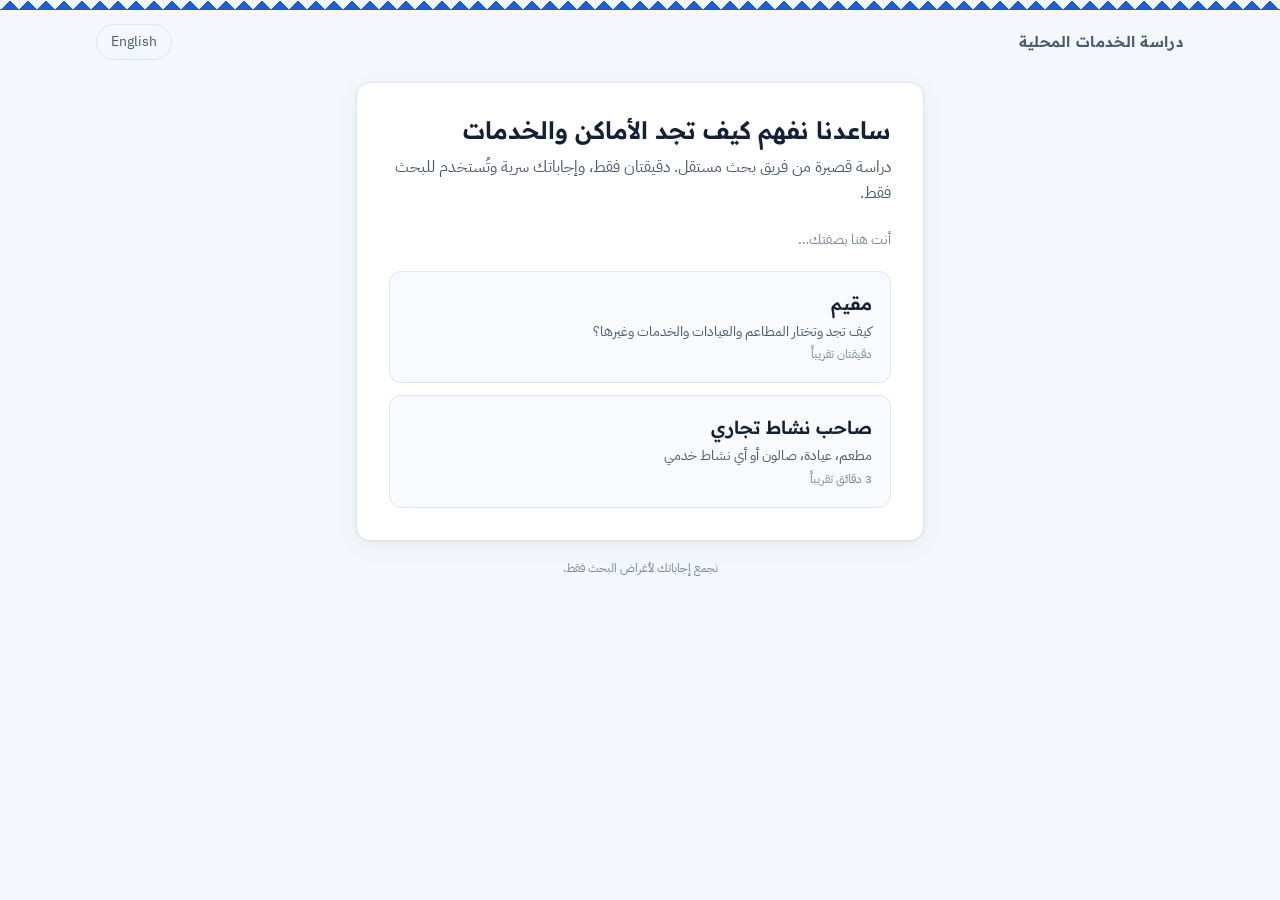
==== index.html @ e9ee1db5 "Add files via upload" ====
<!doctype html>
<html lang="ar" dir="rtl">
<head>
<meta charset="utf-8">
<meta name="viewport" content="width=device-width, initial-scale=1, viewport-fit=cover">
<title>Qatar Local Services Study</title>
<meta name="description" content="A two-minute study on how people in Qatar find local places and services.">
<meta name="robots" content="noindex">
<link rel="preconnect" href="https://fonts.googleapis.com">
<link rel="preconnect" href="https://fonts.gstatic.com" crossorigin>
<link rel="stylesheet" href="https://fonts.googleapis.com/css2?family=IBM+Plex+Sans+Arabic:wght@400;500;600&family=Readex+Pro:wght@500;600&display=swap">
<link rel="stylesheet" href="assets/style.css">
</head>
<body>
<div id="app"></div>
<noscript>Please enable JavaScript to take part in this study.</noscript>
<script src="assets/config.js"></script>
<script src="assets/stats.js"></script>
<script src="assets/common.js"></script>
<script src="assets/flow.js"></script>
<script>AdamFlow.mount(document.getElementById('app'));</script>
</body>
</html>
---- assets/style.css ----
/* Layout: one narrow column for the participant flow, a wider grid for dashboards.
   Single light theme on purpose: always a light background with a blue accent. */
:root {
  color-scheme: light;
  --bg: #f4f7fb;
  --surface: #ffffff;
  --surface-2: #f8fafd;
  --ink: #142033;
  --ink-2: #4a5870;
  --muted: #7a879a;
  --line: #dde5ef;
  --accent: #1d5fd1;
  --accent-ink: #ffffff;
  --accent-soft: #e7effd;
  --accent-mid: #94b6ee;
  --good: #1f7a3a;
  --warn: #9a6400;
  --bad: #b3261e;
  --chart: #2a78d6;
  --chart-soft: #cde2fb;
  --grid: #e7edf5;
  --font-display: "Readex Pro", "IBM Plex Sans Arabic", system-ui, sans-serif;
  --font-body: "IBM Plex Sans Arabic", system-ui, -apple-system, "Segoe UI", Tahoma, sans-serif;
  --radius: 14px;
  --shadow: 0 1px 2px rgba(20, 32, 51, .06), 0 6px 24px rgba(20, 32, 51, .05);
}

* { box-sizing: border-box; }
html { -webkit-text-size-adjust: 100%; }
body {
  margin: 0; background: var(--bg); color: var(--ink);
  font-family: var(--font-body); font-size: 16px; line-height: 1.6;
}
[hidden] { display: none !important; }
h1, h2, h3 { font-family: var(--font-display); line-height: 1.25; text-wrap: balance; margin: 0; font-weight: 600; }
p { margin: 0; }
a { color: var(--accent); }
button, input, select { font: inherit; color: inherit; }
:focus-visible { outline: 2px solid var(--accent); outline-offset: 2px; }
@media (prefers-reduced-motion: reduce) { * { transition: none !important; animation: none !important; } }

/* Serrated band (Qatar flag edge shape), used once in each header */
.serration {
  height: 10px; background: var(--accent);
  -webkit-mask: conic-gradient(from 135deg at top, #0000, #000 1deg 89deg, #0000 90deg) top / 18px 100%;
          mask: conic-gradient(from 135deg at top, #0000, #000 1deg 89deg, #0000 90deg) top / 18px 100%;
}

.topbar {
  display: flex; align-items: center; justify-content: space-between; gap: 12px;
  padding-block: 14px; padding-inline: 16px; max-width: 1120px; margin: 0 auto;
}
.brand { font-family: var(--font-display); font-weight: 600; font-size: 15px; letter-spacing: .02em; color: var(--ink-2); }
.ghost {
  background: transparent; border: 1px solid var(--line); border-radius: 999px; padding: 6px 14px;
  cursor: pointer; font-size: 14px; color: var(--ink-2);
}
.ghost:hover { border-color: var(--accent-mid); color: var(--ink); }
.demo-banner {
  background: var(--accent-soft); color: var(--ink); text-align: center; font-size: 13px; padding: 6px 16px;
}

/* ---------- Participant flow ---------- */
.flow { max-width: 600px; margin: 0 auto; padding-inline: 16px; padding-block: 8px 48px; }
.card {
  background: var(--surface); border: 1px solid var(--line); border-radius: var(--radius);
  box-shadow: var(--shadow); padding: 24px 20px;
}
@media (min-width: 560px) { .card { padding: 32px 32px; } }
.progress { height: 4px; background: var(--line); border-radius: 4px; overflow: hidden; margin-block: 4px 18px; }
.progress > i { display: block; height: 100%; background: var(--accent); width: 0; transition: width .3s ease; }
.step-meta { display: flex; justify-content: space-between; align-items: center; font-size: 13px; color: var(--muted); margin-bottom: 4px; }
.q-title { font-size: 21px; margin-bottom: 6px; }
.q-hint { color: var(--muted); font-size: 14px; margin-bottom: 16px; }
.lead { color: var(--ink-2); margin-top: 10px; }
.opts { display: grid; gap: 10px; margin-top: 16px; }
.opt {
  display: flex; align-items: center; gap: 12px; width: 100%; text-align: start;
  background: var(--surface-2); border: 1.5px solid var(--line); border-radius: 12px;
  padding: 13px 14px; cursor: pointer; transition: border-color .15s, background .15s; min-height: 52px;
}
.opt:hover { border-color: var(--accent-mid); }
.opt[aria-pressed="true"] { border-color: var(--accent); background: var(--accent-soft); }
.opt .tick {
  flex: 0 0 auto; width: 20px; height: 20px; border-radius: 50%; border: 1.5px solid var(--muted);
  display: grid; place-items: center;
}
.opt.multi .tick { border-radius: 6px; }
.opt[aria-pressed="true"] .tick { background: var(--accent); border-color: var(--accent); }
.opt[aria-pressed="true"] .tick::after { content: ""; width: 6px; height: 10px; border: solid var(--accent-ink); border-width: 0 2px 2px 0; transform: rotate(45deg) translate(-1px, -1px); }
.opt[disabled] { opacity: .45; cursor: not-allowed; }
.choice { display: grid; gap: 12px; margin-top: 20px; }
.choice .opt { padding: 18px; align-items: flex-start; flex-direction: column; gap: 2px; }
.choice .opt strong { font-family: var(--font-display); font-weight: 600; font-size: 18px; }
.choice .opt span { color: var(--ink-2); font-size: 14px; }
.choice .opt em { font-style: normal; color: var(--muted); font-size: 12px; }

.scale { display: grid; grid-template-columns: repeat(5, 1fr); gap: 8px; margin-top: 16px; }
@media (min-width: 480px) { .scale { grid-template-columns: repeat(10, 1fr); } }
.scale .opt { justify-content: center; padding: 12px 0; font-weight: 600; font-variant-numeric: tabular-nums; }
.scale-ends { display: flex; justify-content: space-between; color: var(--muted); font-size: 13px; margin-top: 8px; }

.nav { display: flex; justify-content: space-between; align-items: center; gap: 12px; margin-top: 22px; }
.btn {
  background: var(--accent); color: var(--accent-ink); border: 0; border-radius: 12px;
  padding: 13px 22px; font-weight: 600; cursor: pointer; min-height: 48px;
}
.btn:disabled { opacity: .5; cursor: not-allowed; }
.btn.block { width: 100%; }
.link-btn { background: none; border: 0; color: var(--ink-2); cursor: pointer; padding: 10px 4px; text-decoration: underline; text-underline-offset: 3px; }

.fields { display: grid; gap: 14px; margin-top: 18px; position: relative; }
.field label { display: block; font-size: 14px; font-weight: 500; margin-bottom: 5px; }
.field input[type="text"], .field input[type="email"], .field input[type="tel"], .field select {
  width: 100%; border: 1.5px solid var(--line); border-radius: 10px; padding: 11px 12px; background: var(--surface-2); min-height: 46px;
}
.field input:focus, .field select:focus { border-color: var(--accent); outline: none; }
.err { color: var(--bad); font-size: 13px; margin-top: 4px; }
.check { display: flex; gap: 10px; align-items: flex-start; font-size: 14px; color: var(--ink-2); cursor: pointer; }
.check input { margin-top: 4px; width: 18px; height: 18px; accent-color: var(--accent); flex: 0 0 auto; }
.terms { background: var(--surface-2); border: 1px solid var(--line); border-radius: 10px; padding: 14px 16px; font-size: 14px; color: var(--ink-2); }
.terms ol { margin: 6px 0 0; padding-inline-start: 20px; display: grid; gap: 6px; }
.note { font-size: 13px; color: var(--muted); margin-top: 12px; }
.error-box { background: var(--accent-soft); border-radius: 10px; padding: 10px 12px; font-size: 14px; margin-top: 14px; }
.done-mark { width: 52px; height: 52px; border-radius: 50%; background: var(--accent-soft); display: grid; place-items: center; margin-bottom: 14px; }
.done-mark::after { content: ""; width: 12px; height: 22px; border: solid var(--accent); border-width: 0 3px 3px 0; transform: rotate(45deg) translate(-2px, -2px); }
.bullets { margin: 12px 0 0; padding: 0; list-style: none; display: grid; gap: 6px; color: var(--ink-2); }
.bullets li { display: flex; gap: 8px; }
.bullets li::before { content: "×"; color: var(--accent); font-weight: 700; }
.share { display: flex; gap: 8px; margin-top: 16px; }
.share input { flex: 1; min-width: 0; border: 1px solid var(--line); border-radius: 10px; padding: 10px; background: var(--surface-2); font-size: 13px; direction: ltr; }
.footer-note { text-align: center; font-size: 12px; color: var(--muted); margin-top: 18px; padding-inline: 8px; }
.fade-in { animation: fade .25s ease; }
@keyframes fade { from { opacity: .4; transform: translateY(4px); } to { opacity: 1; transform: none; } }

/* ---------- Dashboards ---------- */
.dash { max-width: 1120px; margin: 0 auto; padding-inline: 16px; padding-block: 8px 56px; }
.hero { padding-block: 18px 22px; }
.eyebrow { font-size: 12px; letter-spacing: .08em; text-transform: uppercase; color: var(--accent); font-weight: 600; }
.hero h1 { font-size: clamp(26px, 4.4vw, 38px); margin-top: 6px; }
.hero p { color: var(--ink-2); max-width: 64ch; margin-top: 8px; }
.live { display: inline-flex; align-items: center; gap: 6px; font-size: 13px; color: var(--muted); margin-top: 12px; }
.live::before { content: ""; width: 8px; height: 8px; border-radius: 50%; background: var(--good); box-shadow: 0 0 0 3px color-mix(in srgb, var(--good) 25%, transparent); }

.grid { display: grid; gap: 14px; }
.g4 { grid-template-columns: repeat(auto-fit, minmax(220px, 1fr)); }
.g2 { grid-template-columns: repeat(auto-fit, minmax(min(100%, 420px), 1fr)); }
.g3 { grid-template-columns: repeat(auto-fit, minmax(min(100%, 300px), 1fr)); }
.panel { background: var(--surface); border: 1px solid var(--line); border-radius: var(--radius); padding: 18px; min-width: 0; }
.panel h3 { font-size: 16px; }
.panel .sub { font-size: 13px; color: var(--muted); margin-top: 2px; }
.section-head { display: flex; align-items: baseline; justify-content: space-between; gap: 12px; margin-block: 34px 14px; flex-wrap: wrap; }
.section-head h2 { font-size: 22px; }
.section-head span { font-size: 13px; color: var(--muted); }

.meter .label { font-size: 13px; color: var(--ink-2); }
.meter .num { font-family: var(--font-display); font-size: 34px; font-weight: 600; line-height: 1.1; margin-top: 6px; }
.meter .num small { font-size: 15px; color: var(--muted); font-weight: 400; }
.meter .track { height: 6px; background: var(--grid); border-radius: 6px; margin-top: 12px; overflow: hidden; }
.meter .track i { display: block; height: 100%; background: var(--chart); border-radius: 6px; }
.meter .foot { font-size: 12px; color: var(--muted); margin-top: 6px; }
.pill { display: inline-block; font-size: 11px; font-weight: 600; padding: 2px 8px; border-radius: 999px; background: var(--accent-soft); color: var(--accent); }
.pill.good { background: color-mix(in srgb, var(--good) 15%, transparent); color: var(--good); }

.finding { display: flex; flex-direction: column; gap: 6px; }
.finding .big { font-family: var(--font-display); font-size: 40px; font-weight: 600; color: var(--accent); line-height: 1; }
.finding p { color: var(--ink); }
.finding .n { font-size: 12px; color: var(--muted); }

.bars { display: grid; gap: 9px; margin-top: 14px; }
.bar-row { display: grid; grid-template-columns: minmax(0, 1fr) auto; gap: 2px 10px; align-items: end; position: relative; }
.bar-row .bl { font-size: 13.5px; color: var(--ink); min-width: 0; }
.bar-row .bv { font-size: 13px; color: var(--ink-2); font-variant-numeric: tabular-nums; }
.bar-row .bt { grid-column: 1 / -1; height: 10px; border-radius: 0 4px 4px 0; background: var(--grid); overflow: hidden; }
[dir="rtl"] .bar-row .bt { border-radius: 4px 0 0 4px; }
.bar-row .bt i { display: block; height: 100%; background: var(--chart); border-radius: inherit; }
.bar-row.hl .bt i { background: var(--chart); }
.bar-row:not(.hl) .bt i { background: var(--accent-mid); }
.bar-row:hover .bl { color: var(--accent); }
.hidden-note { font-size: 13px; color: var(--muted); margin-top: 14px; }

.cols { display: flex; align-items: flex-end; gap: 6px; height: 140px; margin-top: 16px; padding-top: 14px; border-bottom: 1px solid var(--line); }
.cols .c { flex: 1; display: flex; flex-direction: column; align-items: center; justify-content: flex-end; height: 100%; min-width: 0; }
.cols .c i { width: 100%; max-width: 30px; background: var(--chart); border-radius: 4px 4px 0 0; min-height: 2px; }
.cols .c span { font-size: 11px; color: var(--muted); font-variant-numeric: tabular-nums; margin-bottom: 3px; }
.cols-axis { display: flex; gap: 6px; }
.cols-axis span { flex: 1; text-align: center; font-size: 12px; color: var(--muted); font-variant-numeric: tabular-nums; }

.line-chart { width: 100%; height: auto; display: block; margin-top: 10px; overflow: visible; }
.line-chart text { fill: var(--muted); font-size: 11px; font-family: var(--font-body); }
.tip {
  position: fixed; pointer-events: none; z-index: 20; background: var(--ink); color: var(--bg);
  font-size: 12px; padding: 6px 9px; border-radius: 8px; white-space: nowrap; box-shadow: var(--shadow);
}

.method { font-size: 13.5px; color: var(--ink-2); display: grid; gap: 6px; }
.method li { margin: 0; }
.site-foot { font-size: 12px; color: var(--muted); margin-top: 36px; text-align: center; }

/* Admin */
.toolbar { display: flex; gap: 10px; flex-wrap: wrap; align-items: center; margin-block: 8px 4px; }
.toolbar select, .toolbar input { border: 1px solid var(--line); border-radius: 10px; padding: 8px 10px; background: var(--surface); min-height: 40px; }
.tabs { display: flex; gap: 6px; flex-wrap: wrap; margin-top: 18px; border-bottom: 1px solid var(--line); }
.tabs button { background: none; border: 0; padding: 10px 12px; cursor: pointer; color: var(--ink-2); border-bottom: 2px solid transparent; margin-bottom: -1px; }
.tabs button[aria-selected="true"] { color: var(--accent); border-bottom-color: var(--accent); font-weight: 600; }
.table-wrap { overflow-x: auto; border: 1px solid var(--line); border-radius: 12px; background: var(--surface); margin-top: 12px; }
table { border-collapse: collapse; width: 100%; font-size: 13px; }
th, td { padding: 9px 10px; text-align: start; border-bottom: 1px solid var(--line); white-space: nowrap; vertical-align: top; }
th { background: var(--surface-2); color: var(--ink-2); font-weight: 600; position: sticky; top: 0; }
td { font-variant-numeric: tabular-nums; }
tr:last-child td { border-bottom: 0; }
.login { max-width: 420px; margin: 40px auto; }
.kv { display: grid; grid-template-columns: auto 1fr; gap: 4px 12px; font-size: 13px; margin-top: 10px; }
.kv dt { color: var(--muted); }
.kv dd { margin: 0; font-variant-numeric: tabular-nums; }
.tag { font-size: 11px; padding: 1px 7px; border-radius: 999px; background: var(--surface-2); border: 1px solid var(--line); color: var(--ink-2); }
.tag.yes { background: color-mix(in srgb, var(--good) 14%, transparent); border-color: transparent; color: var(--good); }
.tag.warn { background: color-mix(in srgb, var(--warn) 16%, transparent); border-color: transparent; color: var(--warn); }
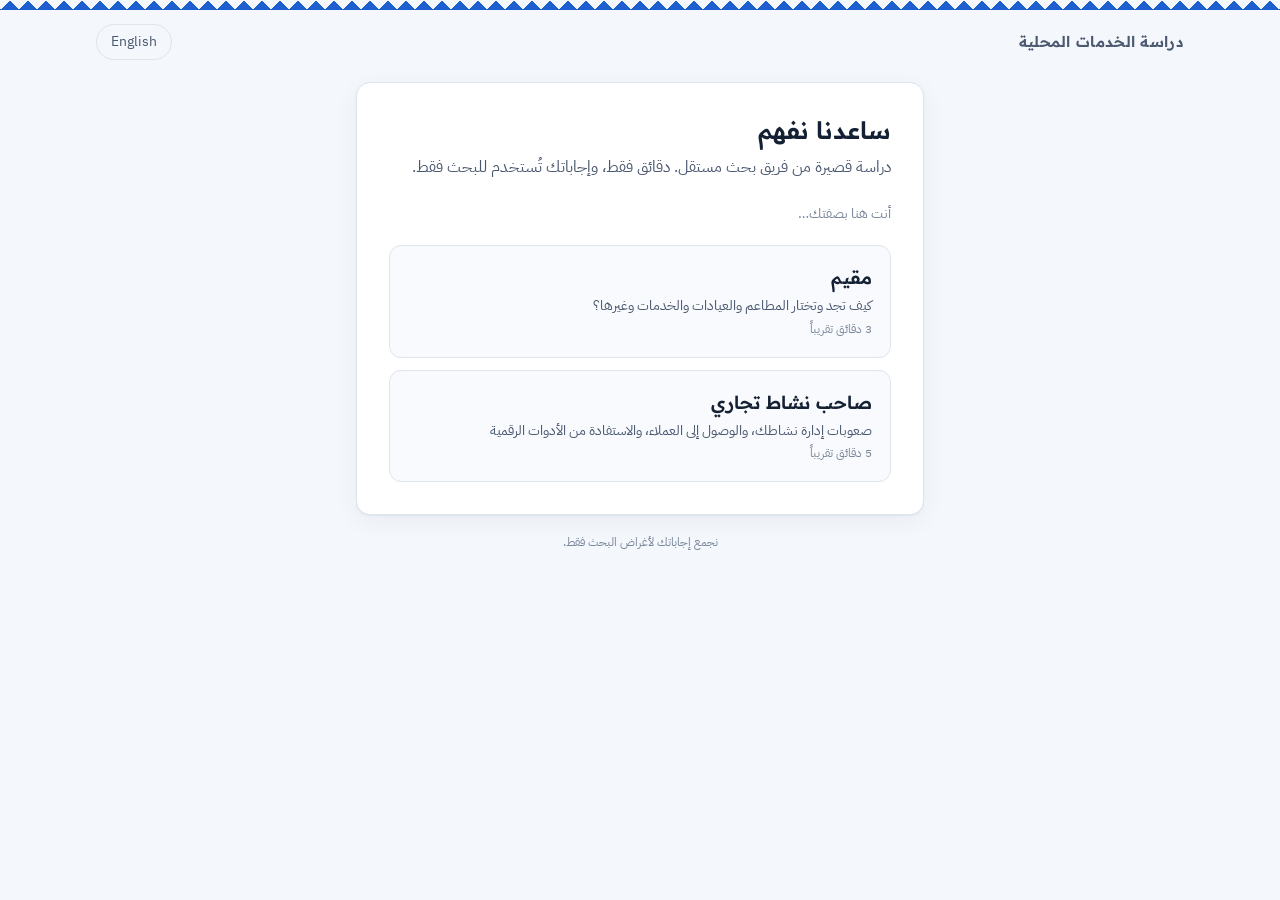
==== commit 071d2641: "Add files via upload" ====
--- a/index.html
+++ b/index.html
@@ -3,21 +3,21 @@
 <head>
 <meta charset="utf-8">
 <meta name="viewport" content="width=device-width, initial-scale=1, viewport-fit=cover">
-<title>Qatar Local Services Study</title>
-<meta name="description" content="A two-minute study on how people in Qatar find local places and services.">
+<title>دراسة الخدمات المحلية · Local Services Study</title>
+<meta name="description" content="A two-minute study on how people find local places and services.">
 <meta name="robots" content="noindex">
 <link rel="preconnect" href="https://fonts.googleapis.com">
 <link rel="preconnect" href="https://fonts.gstatic.com" crossorigin>
 <link rel="stylesheet" href="https://fonts.googleapis.com/css2?family=IBM+Plex+Sans+Arabic:wght@400;500;600&family=Readex+Pro:wght@500;600&display=swap">
-<link rel="stylesheet" href="assets/style.css">
+<link rel="stylesheet" href="assets/style.css?v=202610102318">
 </head>
 <body>
 <div id="app"></div>
 <noscript>Please enable JavaScript to take part in this study.</noscript>
-<script src="assets/config.js"></script>
-<script src="assets/stats.js"></script>
-<script src="assets/common.js"></script>
-<script src="assets/flow.js"></script>
+<script src="assets/config.js?v=202610102318"></script>
+<script src="assets/stats.js?v=202610102318"></script>
+<script src="assets/common.js?v=202610102318"></script>
+<script src="assets/flow.js?v=202610102318"></script>
 <script>AdamFlow.mount(document.getElementById('app'));</script>
 </body>
 </html>
--- a/assets/style.css
+++ b/assets/style.css
@@ -216,3 +216,15 @@
 .tag { font-size: 11px; padding: 1px 7px; border-radius: 999px; background: var(--surface-2); border: 1px solid var(--line); color: var(--ink-2); }
 .tag.yes { background: color-mix(in srgb, var(--good) 14%, transparent); border-color: transparent; color: var(--good); }
 .tag.warn { background: color-mix(in srgb, var(--warn) 16%, transparent); border-color: transparent; color: var(--warn); }
+
+/* Loading placeholders on the public results page */
+.loading-note { color: var(--muted, #5b6472); font-size: 14px; margin: 0 0 12px; display: flex; align-items: center; gap: 8px; }
+.loading-note::before { content: ''; width: 14px; height: 14px; border-radius: 50%; border: 2px solid var(--accent); border-right-color: transparent; animation: spin .8s linear infinite; }
+.skel { min-height: 120px; display: flex; flex-direction: column; gap: 12px; }
+.skel i, .skel b { display: block; border-radius: 6px; background: linear-gradient(90deg, #e6ebf3 25%, #f2f5fa 50%, #e6ebf3 75%); background-size: 200% 100%; animation: shimmer 1.2s ease-in-out infinite; }
+.skel i { height: 12px; width: 60%; }
+.skel b { height: 32px; width: 35%; }
+@keyframes shimmer { from { background-position: 200% 0; } to { background-position: -200% 0; } }
+@keyframes spin { to { transform: rotate(360deg); } }
+@media (prefers-reduced-motion: reduce) { .skel i, .skel b, .loading-note::before { animation: none; } }
+.field-hint { margin: 4px 0 -4px; font-size: 13px; color: var(--muted, #5b6472); }
